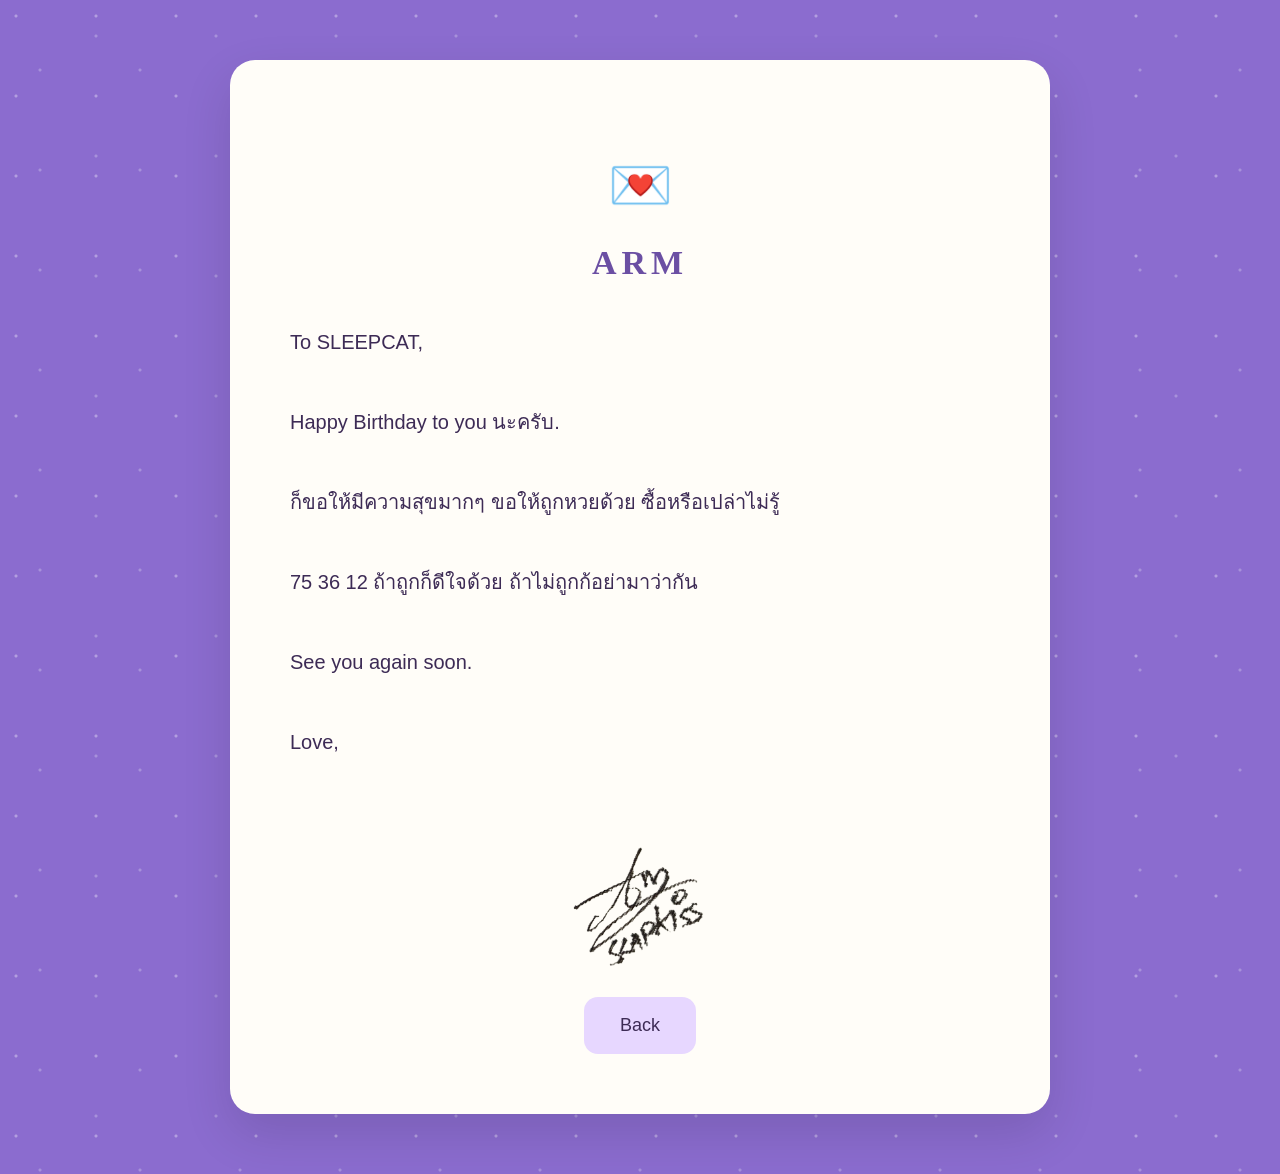
==== arm.html @ a8e44bcd "Add files via upload ถอดข้อความ" ====
<!DOCTYPE html>
<html lang="en">

<head>

<meta charset="UTF-8">

<meta name="viewport"
content="width=device-width, initial-scale=1.0">

<title>ARM</title>

<link rel="stylesheet"
href="css/style.css">

</head>

<body>

<div class="container">

<div class="paper">

<h1>💌</h1>

<h2 class="letter-title">
ARM
</h2>

<p class="letter-text">

To SLEEPCAT,

<br><br>

Happy Birthday to you นะครับ.

<br><br>

ก็ขอให้มีความสุขมากๆ ขอให้ถูกหวยด้วย ซื้อหรือเปล่าไม่รู้

<br><br>

75 36 12 ถ้าถูกก็ดีใจด้วย ถ้าไม่ถูกก้อย่ามาว่ากัน

<br><br>

See you again soon.

<br><br>

Love,

<br><br>

<img src="images/arm-signature.png" class="signature">

</p>

<a href="messages.html">

<button>

Back

</button>

</a>

</div>

</div>

</body>

</html>
---- css/style.css ----
body{

    margin:0;

    background:
    radial-gradient(circle at 20% 20%, rgba(255,255,255,.35) 1px, transparent 2px),
    radial-gradient(circle at 80% 30%, rgba(255,255,255,.25) 1px, transparent 2px),
    radial-gradient(circle at 40% 70%, rgba(255,255,255,.25) 1px, transparent 2px),
    #8B6CCF;

    background-size:
    80px 80px,
    120px 120px,
    100px 100px;

    font-family:Arial, Helvetica, sans-serif;

    color:#3D2B55;

}


.container{

    width:min(900px,90%);

    margin:60px auto;

    text-align:center;

}


h1 {

    font-size: 52px;

    margin-bottom: 20px;

    font-family: Georgia, serif;

}


.subtitle {

    font-size:20px;

    color:#F7F1FF;

    line-height:1.6;

    margin-bottom:40px;

}


button {

     background:#E7D7FF;
     color:#3D2B55;
    border: none;

    padding: 18px 36px;

    font-size: 18px;

    border-radius: 14px;

    cursor: pointer;

    transition: 0.3s;

}


button:hover {

    transform:translateY(-3px);

    opacity:0.85;

    background:#D4B8FF;

}

.card p:first-child {

    font-family:Georgia, serif;

    font-size:24px;

}
.menu {

    display:flex;

    flex-direction:column;

    gap:15px;

    width:300px;

    margin:30px auto;

}


.menu a {

    background:white;

    padding:18px;

    border-radius:15px;

    text-decoration:none;

    color:#3D2B55;

    font-size:20px;

    box-shadow:0 8px 20px rgba(0,0,0,0.08);

    transition:0.3s;

}


.menu a:hover {

    transform:translateY(-3px);

    background:#FFF3C4;

}
.message-list {

    width: 350px;

    margin: auto;

}


.card h2 {

    font-size:22px;

    margin-bottom:15px;

}


small {

    color:#888;

}

.video-list .card {

    margin-bottom:25px;

}


.video-list button {

    background:#F4C542;

}

.video-box {

    height:180px;

    background:#F5F5F5;

    border-radius:18px;

    display:flex;

    justify-content:center;

    align-items:center;

    font-size:50px;

    margin:20px 0;

    color:#777;

}

.video-list{

    width:min(900px,90%);

    margin:40px auto;

}

.card{

    background:white;

    padding:30px;

    border-radius:25px;

    margin-bottom:40px;

    box-shadow:0 15px 35px rgba(0,0,0,.08);

}

.letter-list{

    width:350px;

    margin:40px auto;

}


.letter{

    position:relative;

    display:block;

    width:320px;

    height:180px;

    margin:35px auto;

    background:#FFFDF8;

    border-radius:15px;

    text-decoration:none;

    color:#3D2B55;

    overflow:hidden;

    box-shadow:0 15px 35px rgba(0,0,0,.12);

    transition:.35s;

}


.letter:hover{

    transform:scale(1.05);

    box-shadow:0 25px 50px rgba(0,0,0,.18);

}



.flap{

    position:absolute;

    top:0;

    left:0;

    width:100%;

    height:85px;

    background:#E7D7FF;

    clip-path:polygon(0 0,100% 0,50% 100%);

}



.letter-name{

    position:absolute;

    bottom:40px;

    width:100%;

    font-family:Georgia, serif;

    text-align:center;

    font-size:30px;

    font-weight:bold;

    letter-spacing:6px;

}

.paper{

    background:#FFFDF8;

    width:min(700px,90%);

    margin:auto;

    padding:60px;

    border-radius:25px;

    box-shadow:0 20px 50px rgba(0,0,0,.12);

}


.letter-text{

    text-align:left;

    font-size:20px;

    line-height:2;

    margin-top:40px;

}

.signature{

    width:170px;

    display:block;

    margin:25px auto;

    mix-blend-mode:multiply;

}

.letter:hover .flap{
    transform:translateY(-15px);
}

.flap{
    transition:.35s;
    transform-origin:top;
}

@media(max-width:600px){

    .paper{
        padding:30px 20px;
    }

    .letter{
        width:280px;
        height:160px;
    }

    .letter-name{
        font-size:26px;
    }

    .letter-text{
        font-size:18px;
    }

}

.video-card{
    background:white;
    padding:30px;
    border-radius:25px;
    margin:30px auto;
    width:min(400px,90%);
    box-shadow:0 15px 35px rgba(0,0,0,.08);
}

.video-player{
    width:300px;
    max-width:100%;
    height:auto;
    max-height:600px;
    border-radius:18px;
    margin-top:20px;
}

.quote{

    background:white;

    width:300px;

    margin:30px auto;

    padding:20px 30px;

    border-radius:25px;

    box-shadow:0 15px 35px rgba(0,0,0,.08);

}


.quote p{

    font-family:Georgia, serif;

    font-size:22px;

    line-height:1.8;

    color:#3D2B55;

    margin:0;

}

.intro-box{

    background:white;

    width:min(400px,80%);

    margin:30px auto;

    padding:20px;

    border-radius:25px;

    font-family:Georgia, serif;

    font-size:22px;

    color:#3D2B55;

    box-shadow:0 15px 35px rgba(0,0,0,.08);

}

.menu a{

    background:white;

    padding:25px;

    border-radius:25px;

    text-decoration:none;

    color:#3D2B55;

    font-size:24px;

    font-weight:bold;

    box-shadow:0 15px 35px rgba(0,0,0,.08);

    display:flex;

    flex-direction:column;

    gap:8px;

}


.menu a small{

    font-size:14px;

    font-weight:normal;

    color:#8B79A8;

}


.menu-icon{

    font-size:40px;

}

.container{

    animation:fadeIn .8s ease;

}


@keyframes fadeIn{

    from{

        opacity:0;

        transform:translateY(15px);

    }


    to{

        opacity:1;

        transform:translateY(0);

    }

}

.letter-title{

    font-family:Georgia, serif;

    font-size:34px;

    color:#6B4FA3;

    letter-spacing:5px;

}

.paper hr{

    border:none;

    border-top:1px solid #E7D7FF;

    margin-top:40px;

}

.paper{

    animation: paperOpen .8s ease;

}


@keyframes paperOpen{

    from{

        opacity:0;

        transform:translateY(30px);

    }


    to{

        opacity:1;

        transform:translateY(0);

    }

}

.letter-text{

    animation: textAppear 1.2s ease;

}


@keyframes textAppear{

    from{

        opacity:0;

    }


    to{

        opacity:1;

    }

}

.signature{

    width:150px;

    display:block;

    margin:15px auto;

    mix-blend-mode:multiply;

    opacity:0;

    animation: signAppear 1.5s ease forwards;

    animation-delay:5s;

}


@keyframes signAppear{

    from{

        opacity:0;

        transform:translateY(15px);

    }


    to{

        opacity:1;

        transform:translateY(0);

    }

}

.letter{

    animation: floatLetter 3s ease-in-out infinite;

}


@keyframes floatLetter{

    0%,100%{

        transform:translateY(0);

    }


    50%{

        transform:translateY(-8px);

    }

}

.letter:active{

    transform:scale(.95);

}
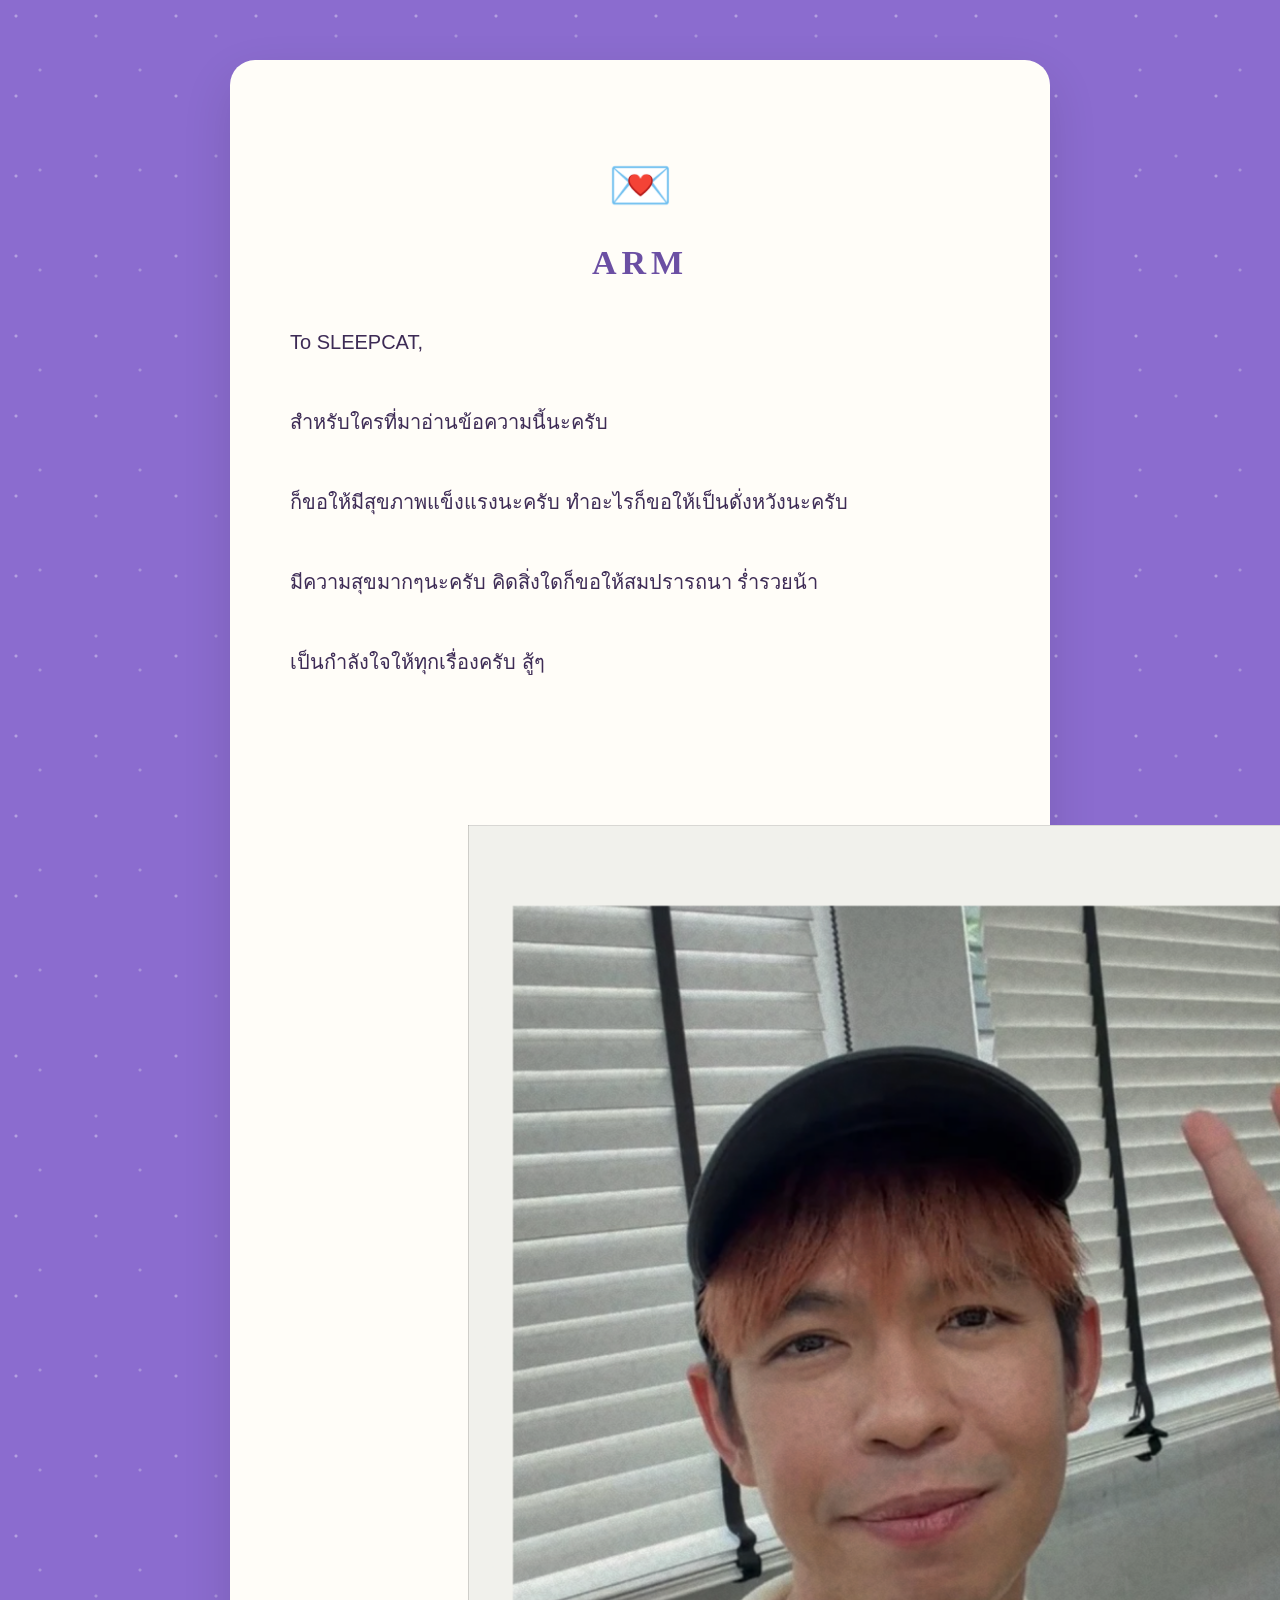
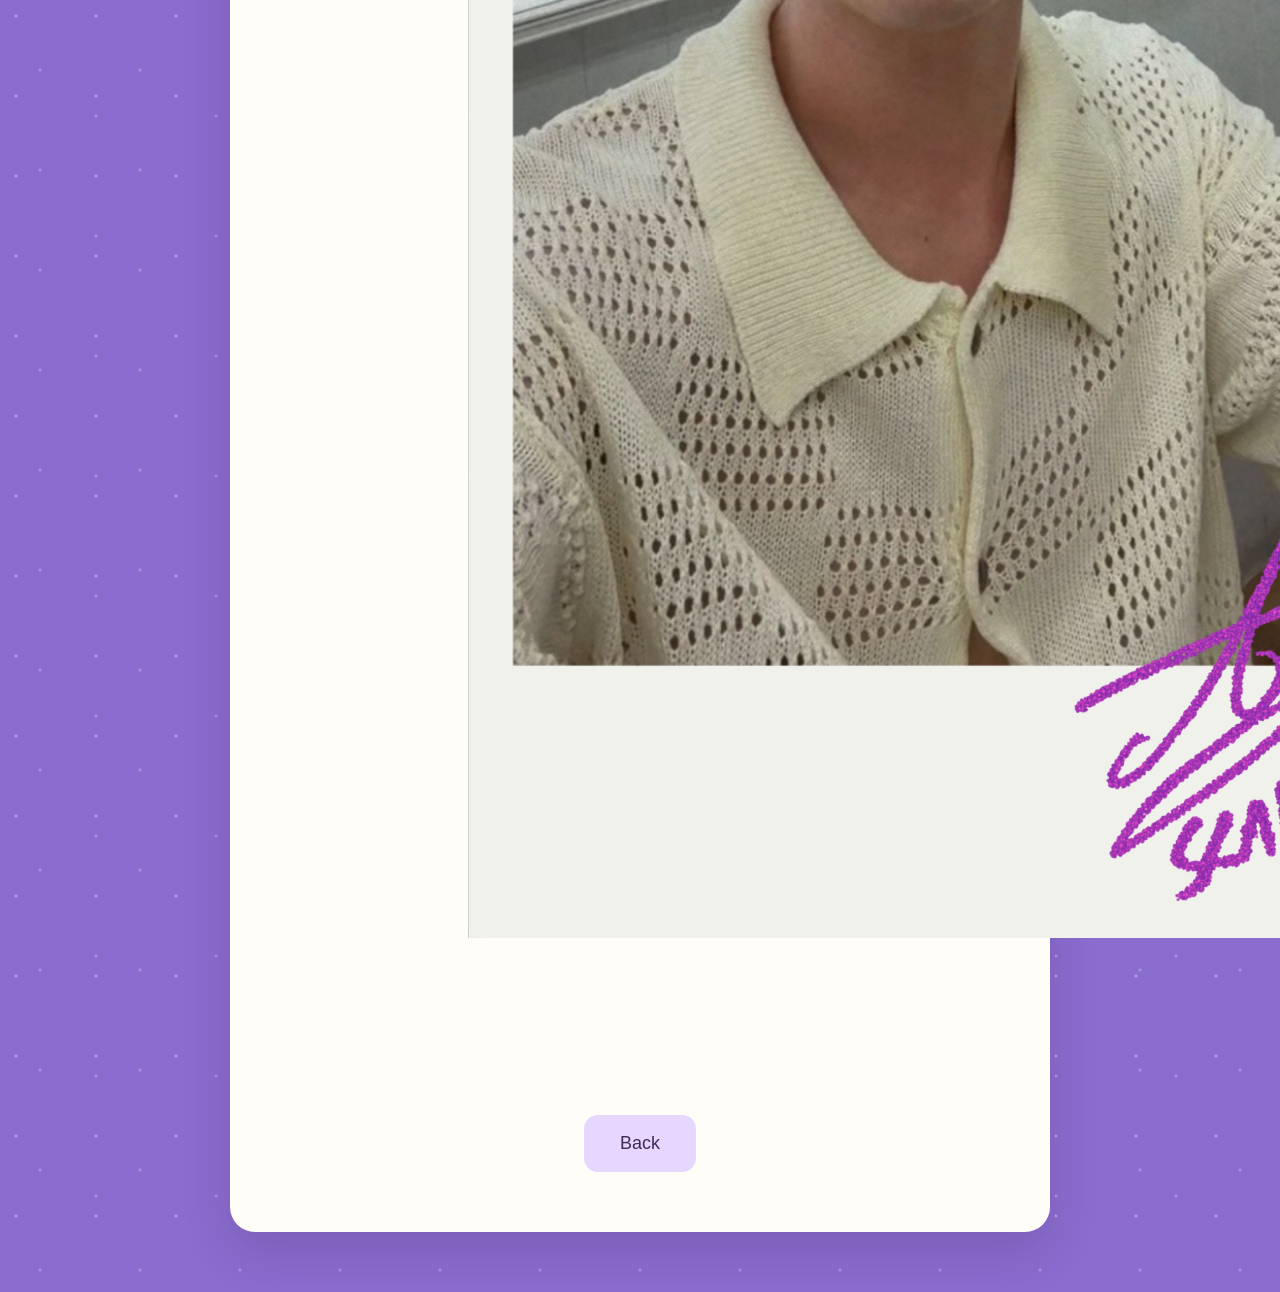
==== commit 17ec3d8e: "Add files via upload change letter context" ====
--- a/arm.html
+++ b/arm.html
@@ -33,27 +33,21 @@
 
 <br><br>
 
-Happy Birthday to you นะครับ.
+สำหรับใครที่มาอ่านข้อความนี้นะครับ
 
 <br><br>
 
-ก็ขอให้มีความสุขมากๆ ขอให้ถูกหวยด้วย ซื้อหรือเปล่าไม่รู้
+ก็ขอให้มีสุขภาพแข็งแรงนะครับ ทำอะไรก็ขอให้เป็นดั่งหวังนะครับ
+<br><br>
+
+มีความสุขมากๆนะครับ คิดสิ่งใดก็ขอให้สมปรารถนา ร่ำรวยน้า
 
 <br><br>
 
-75 36 12 ถ้าถูกก็ดีใจด้วย ถ้าไม่ถูกก้อย่ามาว่ากัน
+เป็นกำลังใจให้ทุกเรื่องครับ สู้ๆ
 
-<br><br>
 
-See you again soon.
-
-<br><br>
-
-Love,
-
-<br><br>
-
-<img src="images/arm-signature.png" class="signature">
+<img src="images/arm-polaroid.png" class="polaroid">
 
 </p>
 
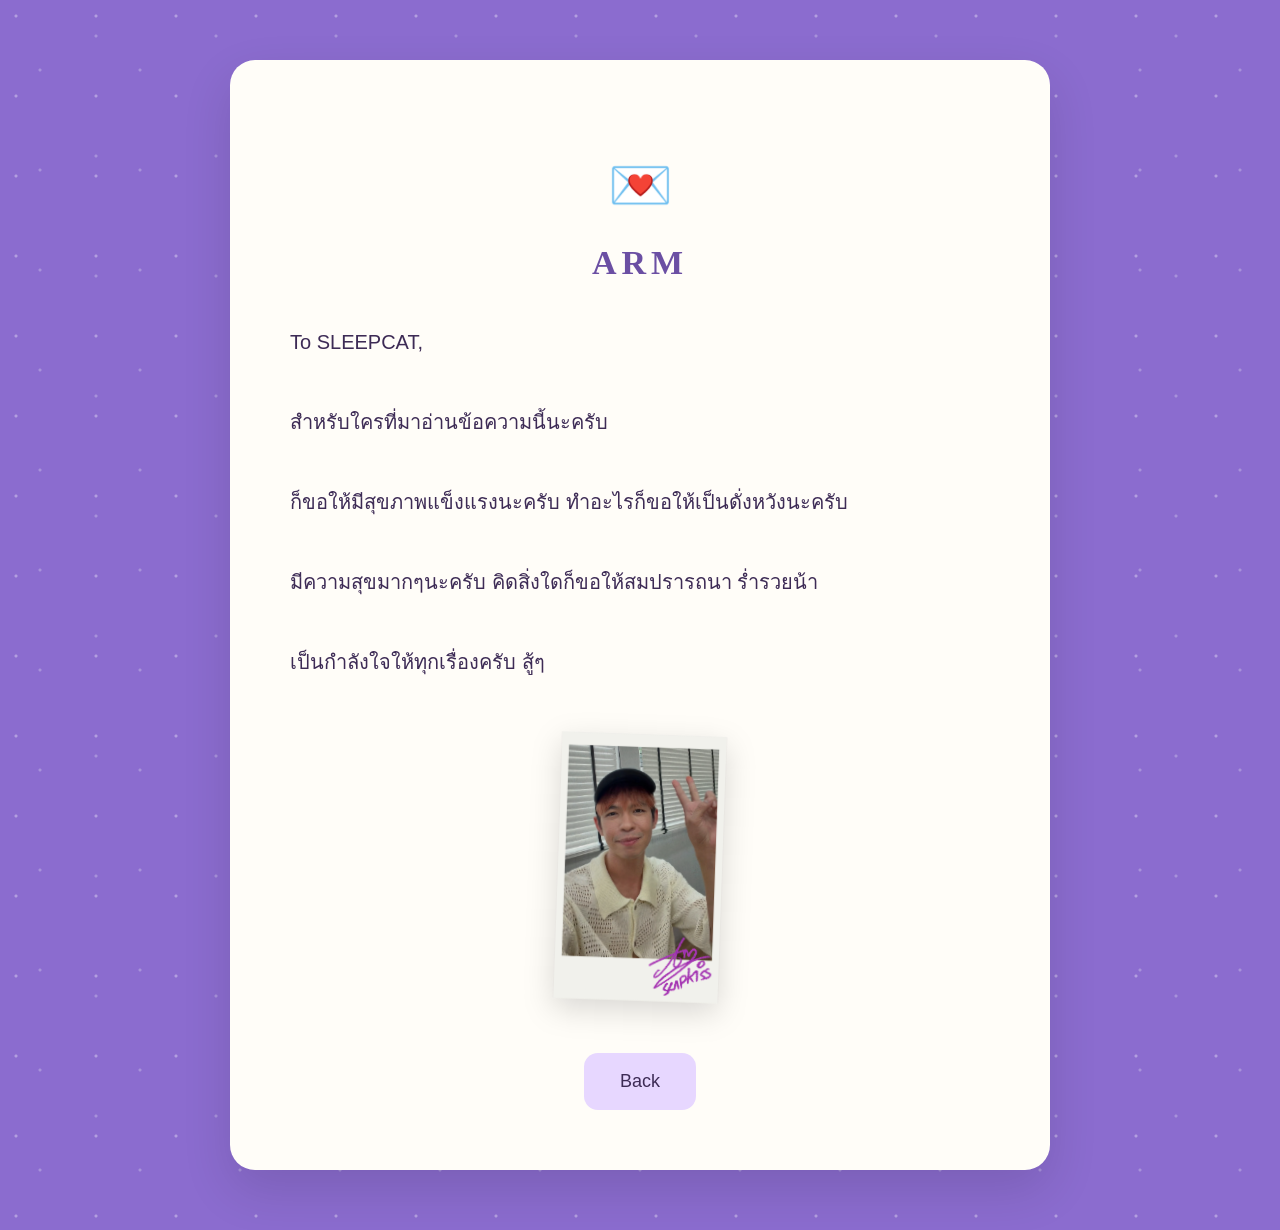
==== commit 90cbd1b6: "Add files via upload attemp#3" ====
--- a/arm.html
+++ b/arm.html
@@ -46,6 +46,7 @@
 
 เป็นกำลังใจให้ทุกเรื่องครับ สู้ๆ
 
+</p>
 
 <img src="images/arm-polaroid.png" class="polaroid">
 
--- a/css/style.css
+++ b/css/style.css
@@ -591,72 +591,73 @@
 
 }
 
-.signature{
-
-    width:150px;
-
+
+@keyframes signAppear{
+
+    from{
+
+        opacity:0;
+
+        transform:translateY(15px);
+
+    }
+
+
+    to{
+
+        opacity:1;
+
+        transform:translateY(0);
+
+    }
+
+}
+
+.letter{
+
+    animation: floatLetter 3s ease-in-out infinite;
+
+}
+
+
+@keyframes floatLetter{
+
+    0%,100%{
+
+        transform:translateY(0);
+
+    }
+
+
+    50%{
+
+        transform:translateY(-8px);
+
+    }
+
+}
+
+.letter:active{
+
+    transform:scale(.95);
+
+}
+
+.polaroid{
+    width:220px !important;
+    max-width:60% !important;
+    height:auto;
     display:block;
-
-    margin:15px auto;
-
-    mix-blend-mode:multiply;
-
-    opacity:0;
-
-    animation: signAppear 1.5s ease forwards;
-
-    animation-delay:5s;
-
-}
-
-
-@keyframes signAppear{
-
-    from{
-
-        opacity:0;
-
-        transform:translateY(15px);
-
-    }
-
-
-    to{
-
-        opacity:1;
-
-        transform:translateY(0);
-
-    }
-
-}
-
-.letter{
-
-    animation: floatLetter 3s ease-in-out infinite;
-
-}
-
-
-@keyframes floatLetter{
-
-    0%,100%{
-
-        transform:translateY(0);
-
-    }
-
-
-    50%{
-
-        transform:translateY(-8px);
-
-    }
-
-}
-
-.letter:active{
-
-    transform:scale(.95);
+    margin:30px auto;
+    transform:rotate(2deg);
+    filter:drop-shadow(0 10px 15px rgba(0,0,0,.15));
+}
+
+@media(max-width:600px){
+
+    .polaroid{
+        width:180px !important;
+        max-width:60% !important;
+    }
 
 }
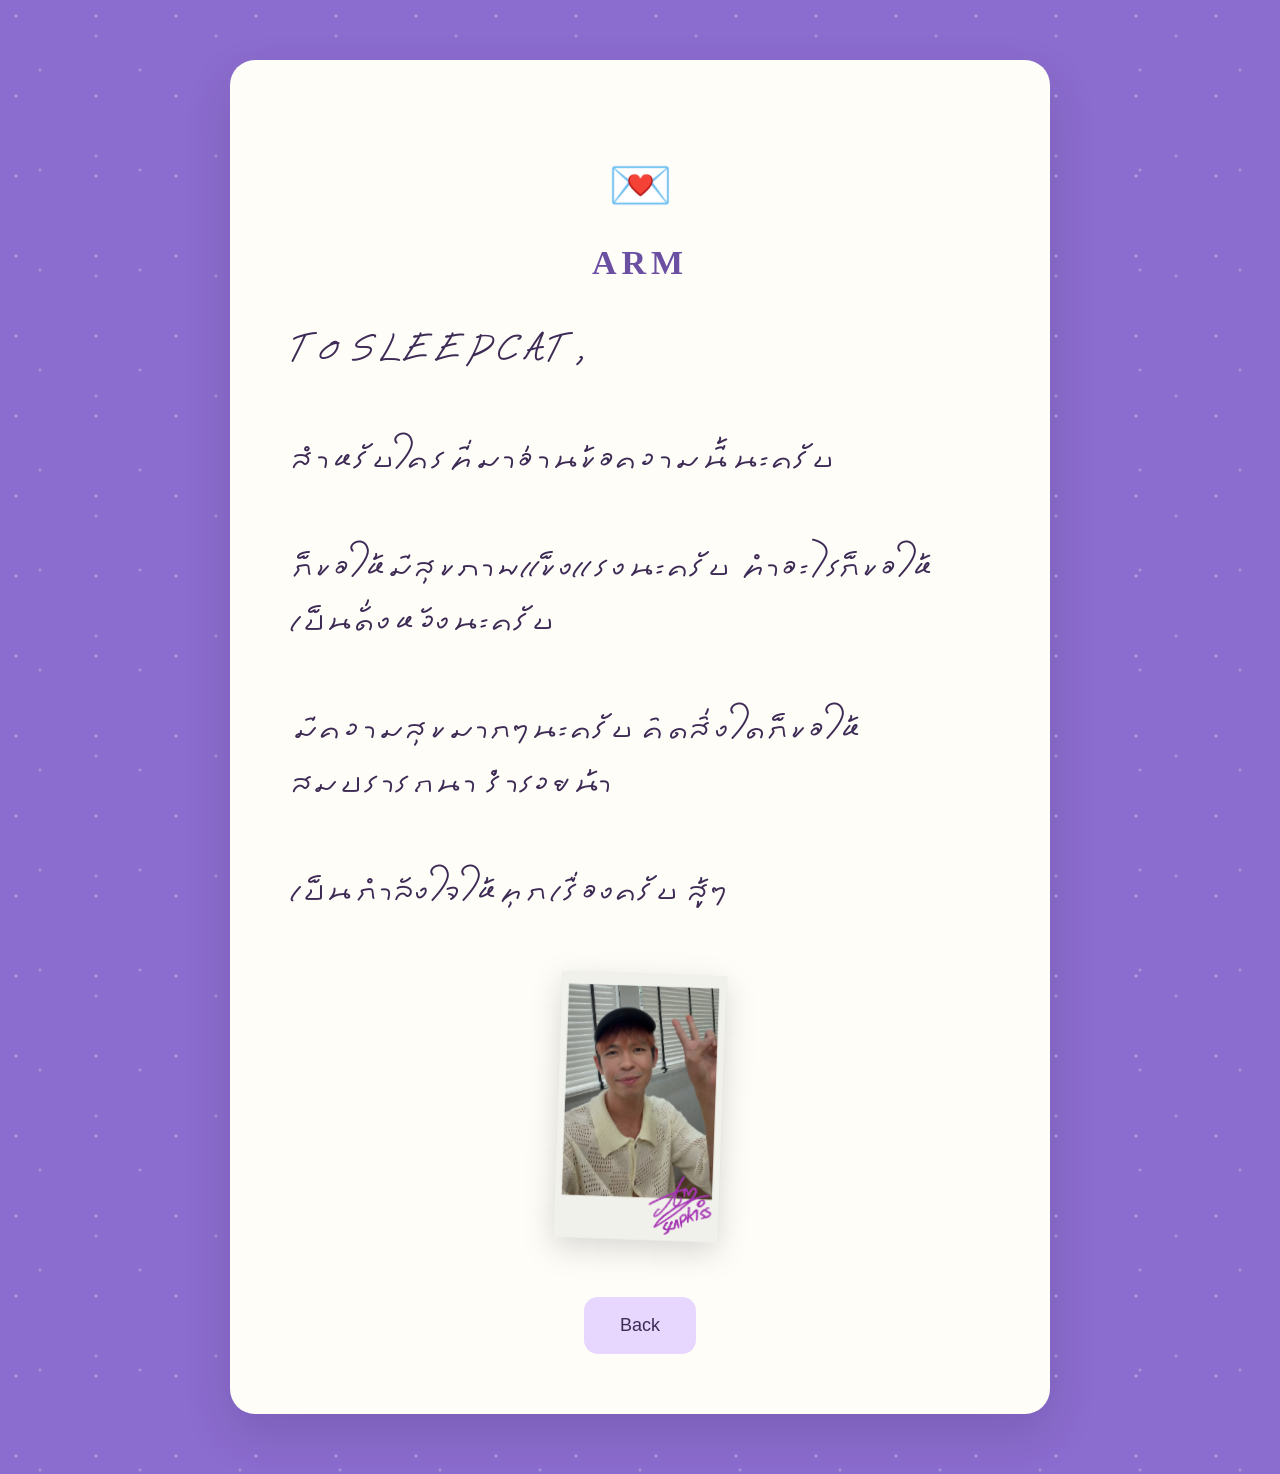
==== commit b420da7d: "Add files via upload change font" ====
--- a/arm.html
+++ b/arm.html
@@ -11,7 +11,7 @@
 <title>ARM</title>
 
 <link rel="stylesheet"
-href="css/style.css">
+href="css/style.css?v=2">
 
 </head>
 
--- a/css/style.css
+++ b/css/style.css
@@ -1,3 +1,8 @@
+@font-face {
+    font-family: "Torsilp";
+    src: url("../fonts/TorsilpKhitthuengSamoe.ttf") format("truetype");
+}
+
 body{
 
     margin:0;
@@ -324,9 +329,11 @@
 
     text-align:left;
 
-    font-size:20px;
-
-    line-height:2;
+    font-family:"Torsilp", sans-serif;
+
+    font-size:30px;
+
+    line-height:1.8;
 
     margin-top:40px;
 
@@ -644,11 +651,12 @@
 }
 
 .polaroid{
+    display:block;
     width:220px !important;
+    height:auto !important;
     max-width:60% !important;
-    height:auto;
-    display:block;
-    margin:30px auto;
+    margin:35px auto;
+    object-fit:contain;
     transform:rotate(2deg);
     filter:drop-shadow(0 10px 15px rgba(0,0,0,.15));
 }
@@ -657,7 +665,7 @@
 
     .polaroid{
         width:180px !important;
-        max-width:60% !important;
+        max-width:70% !important;
     }
 
 }
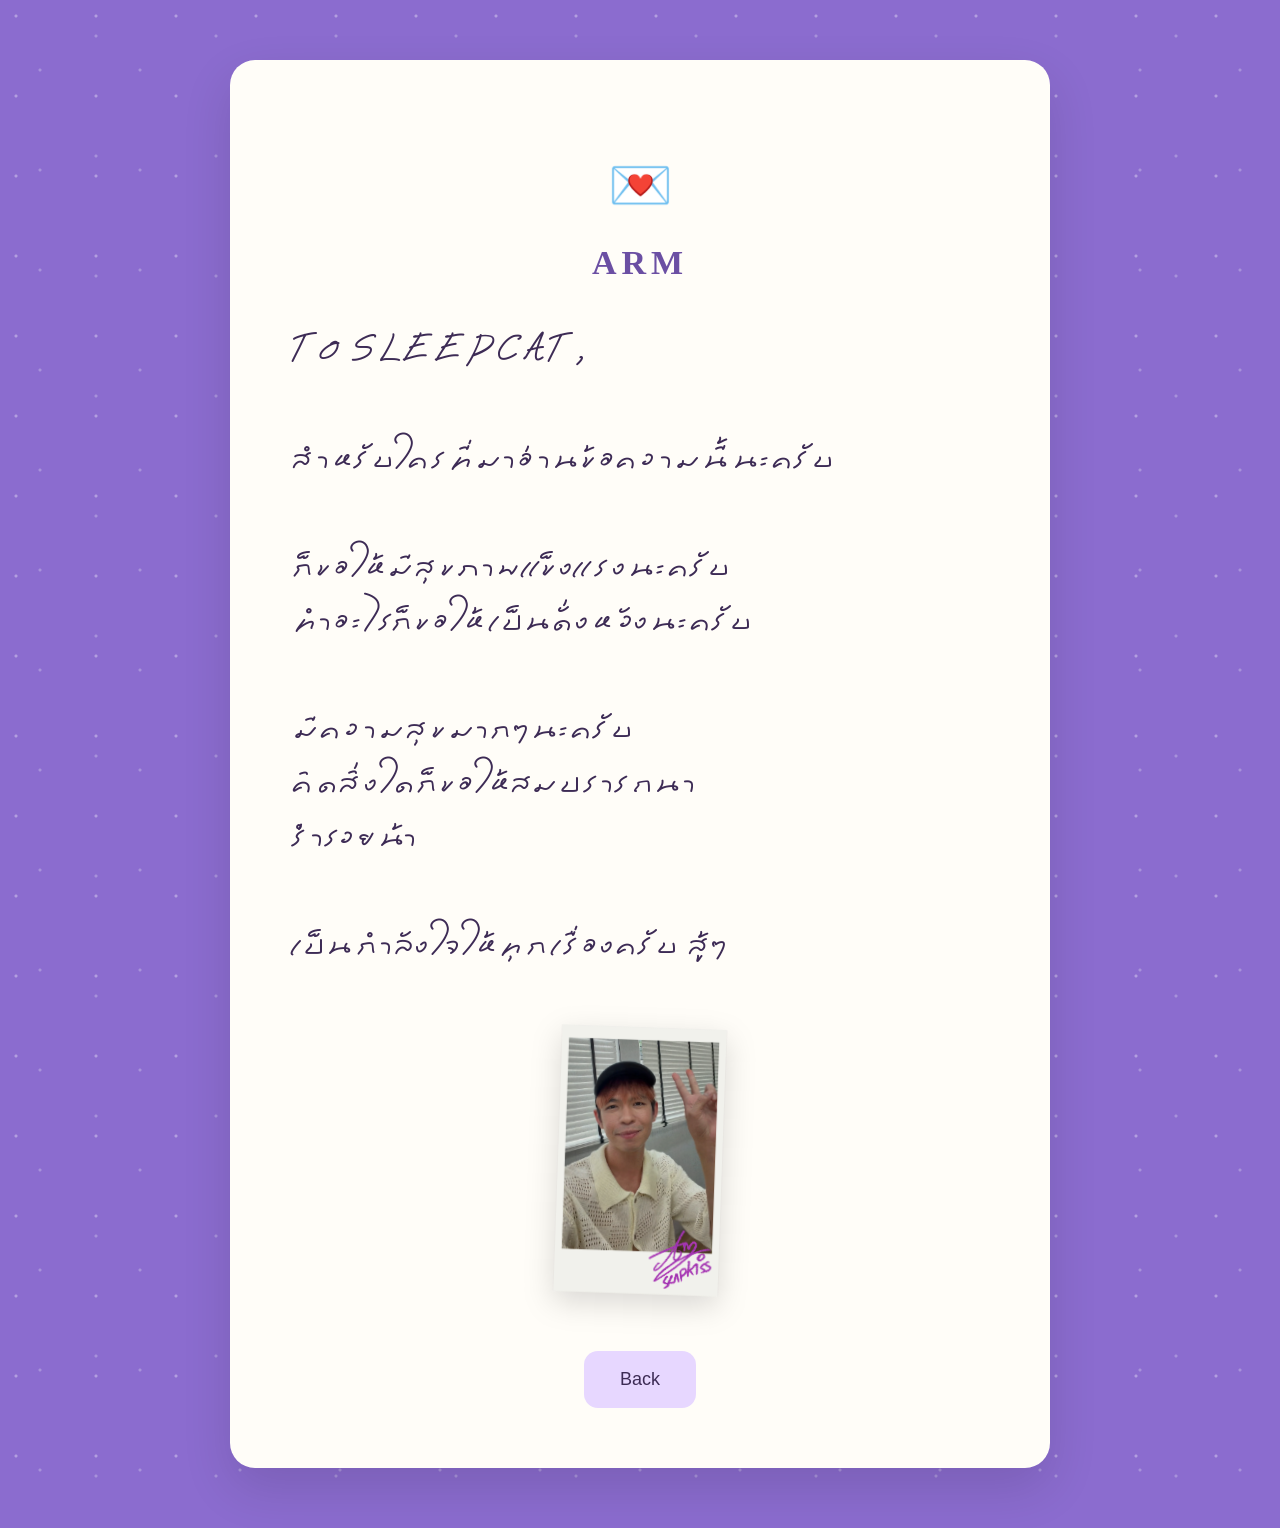
==== commit 97cfbef1: "Add files via upload align sentence" ====
--- a/arm.html
+++ b/arm.html
@@ -37,10 +37,16 @@
 
 <br><br>
 
-ก็ขอให้มีสุขภาพแข็งแรงนะครับ ทำอะไรก็ขอให้เป็นดั่งหวังนะครับ
+ก็ขอให้มีสุขภาพแข็งแรงนะครับ 
+<br>
+ทำอะไรก็ขอให้เป็นดั่งหวังนะครับ
 <br><br>
 
-มีความสุขมากๆนะครับ คิดสิ่งใดก็ขอให้สมปรารถนา ร่ำรวยน้า
+มีความสุขมากๆนะครับ 
+<br>
+คิดสิ่งใดก็ขอให้สมปรารถนา
+<br> 
+ร่ำรวยน้า
 
 <br><br>
 
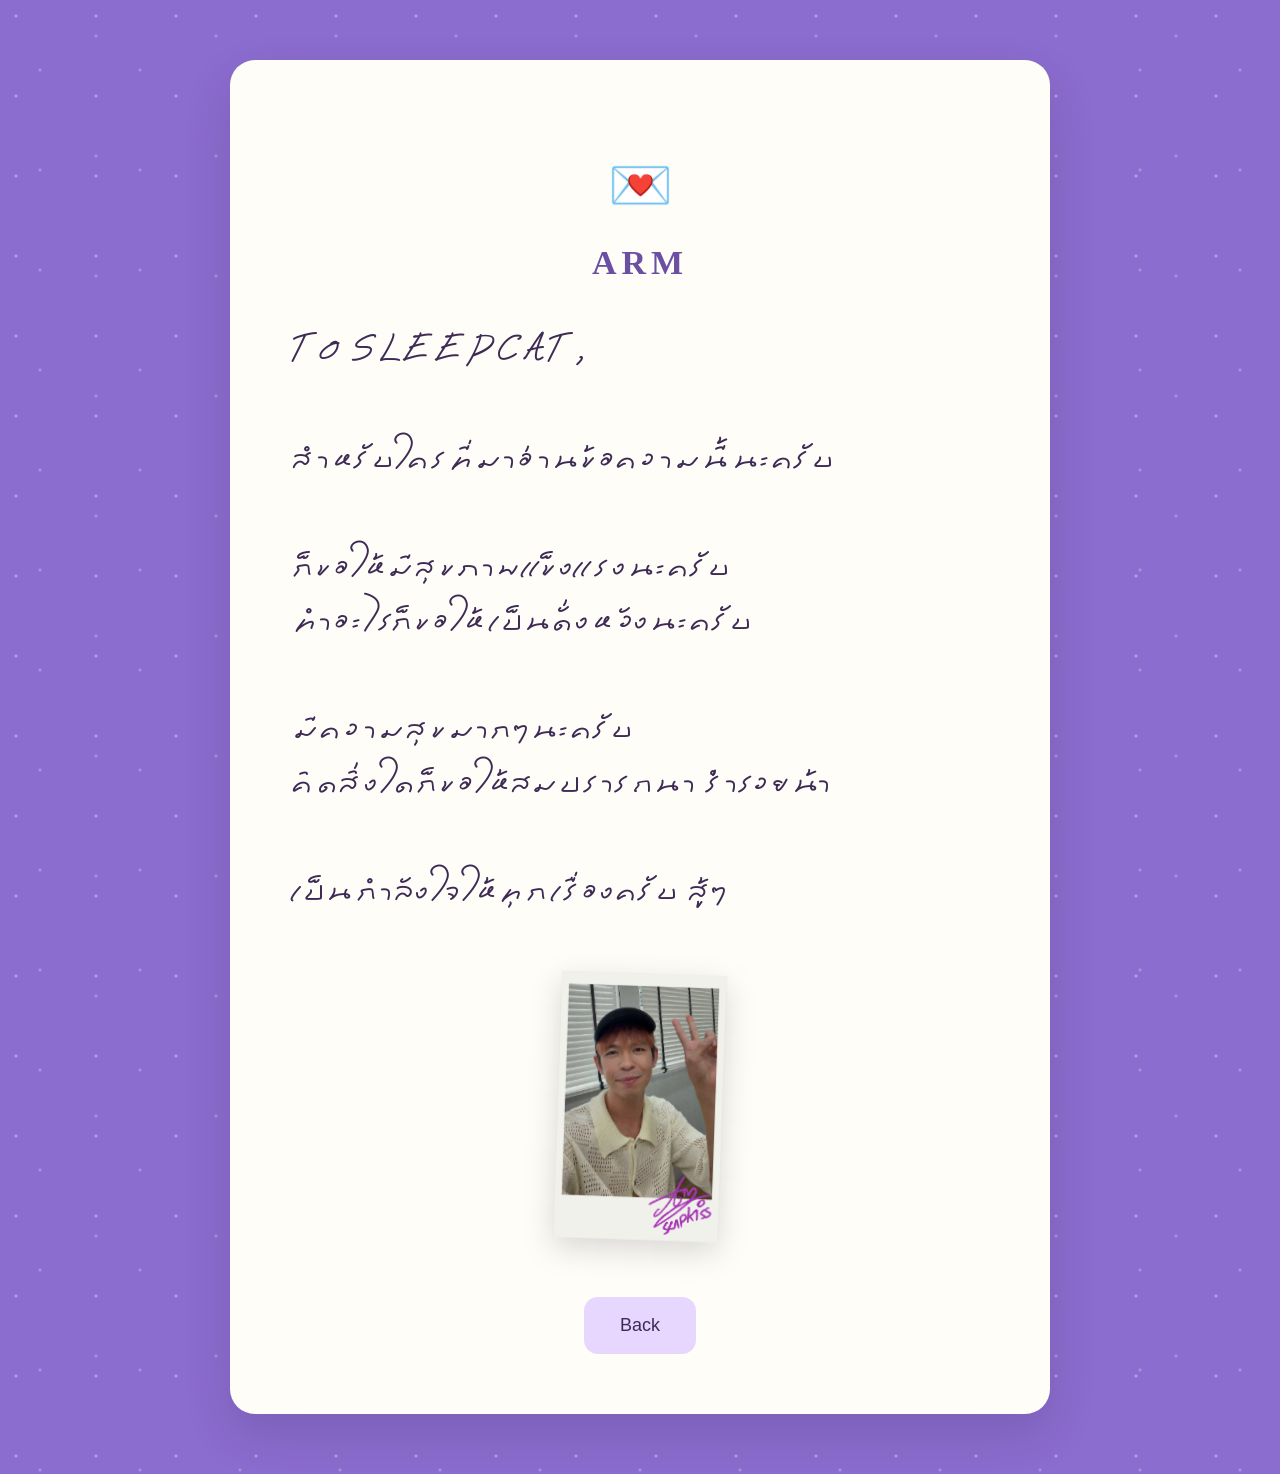
==== commit eb0a6dc5: "Add files via upload change sentence" ====
--- a/arm.html
+++ b/arm.html
@@ -44,9 +44,7 @@
 
 มีความสุขมากๆนะครับ 
 <br>
-คิดสิ่งใดก็ขอให้สมปรารถนา
-<br> 
-ร่ำรวยน้า
+คิดสิ่งใดก็ขอให้สมปรารถนา ร่ำรวยน้า
 
 <br><br>
 
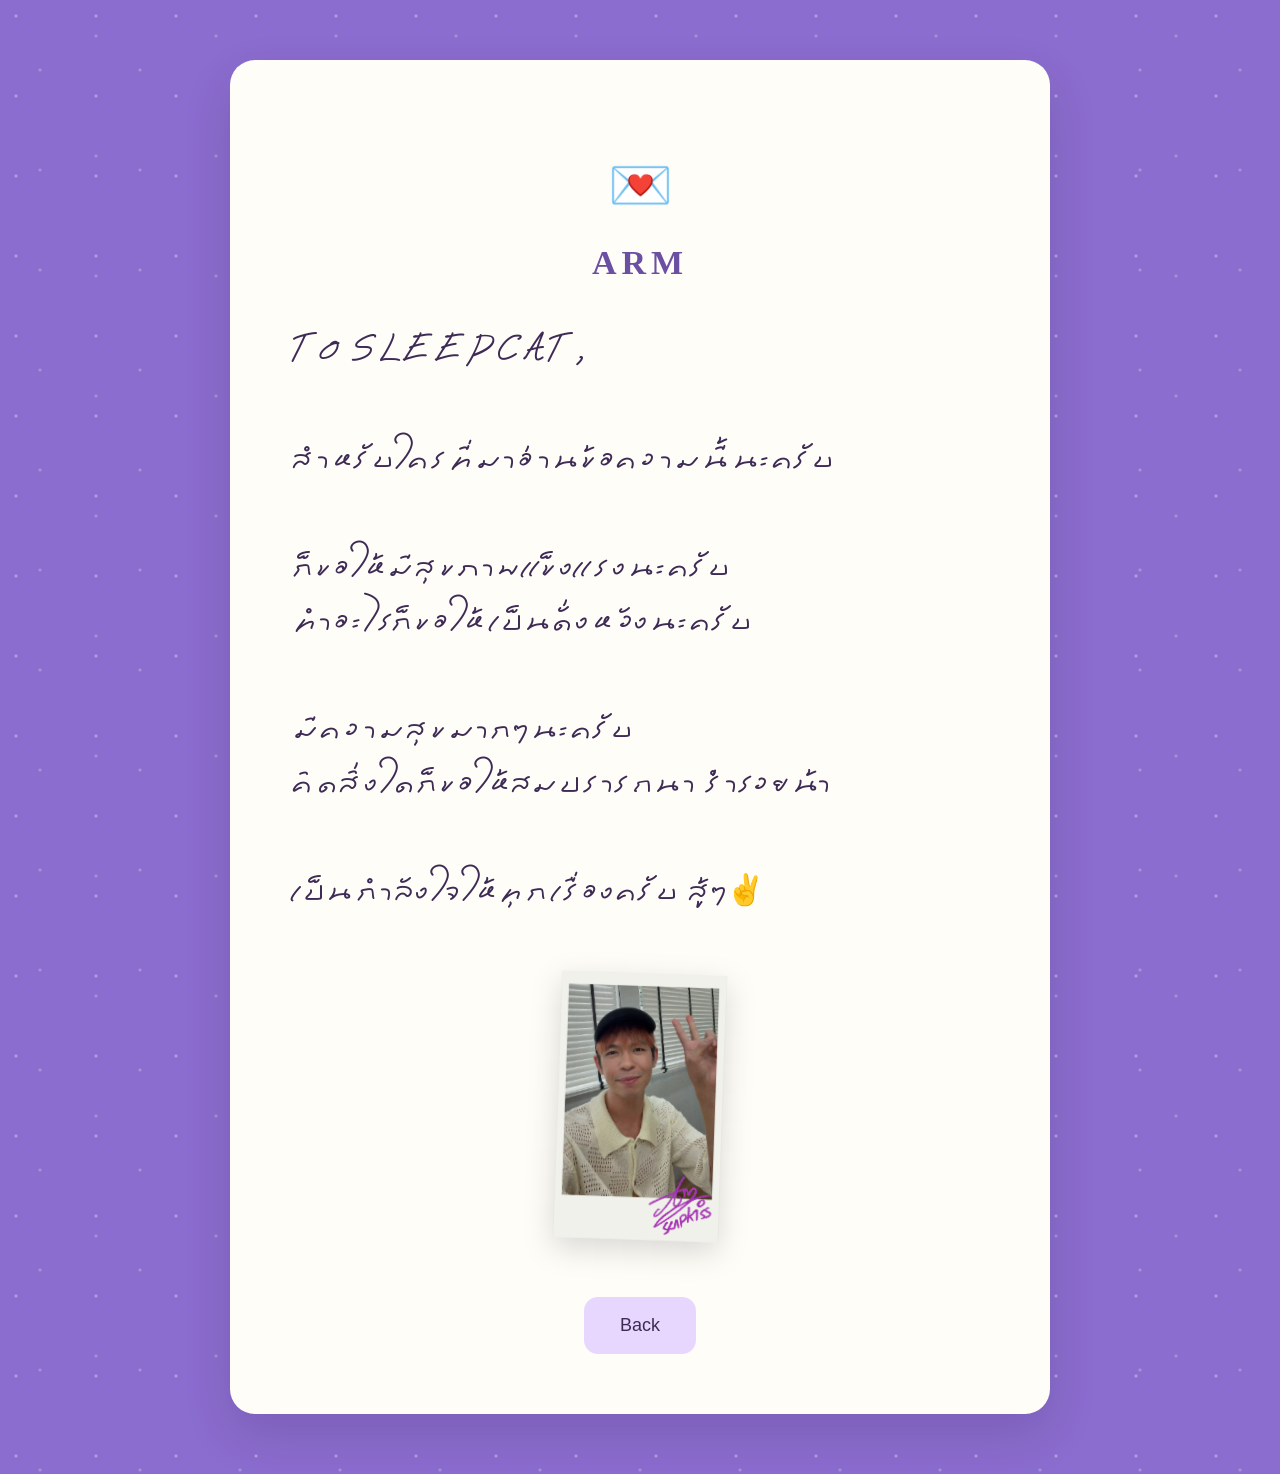
==== commit 77bc0449: "Add files via upload add emoji ending" ====
--- a/arm.html
+++ b/arm.html
@@ -48,7 +48,7 @@
 
 <br><br>
 
-เป็นกำลังใจให้ทุกเรื่องครับ สู้ๆ
+เป็นกำลังใจให้ทุกเรื่องครับ สู้ๆ✌️
 
 </p>
 
--- a/css/style.css
+++ b/css/style.css
@@ -664,8 +664,8 @@
 @media(max-width:600px){
 
     .polaroid{
-        width:180px !important;
-        max-width:70% !important;
+        width:210px !important;
+        max-width:75% !important;
     }
 
 }
